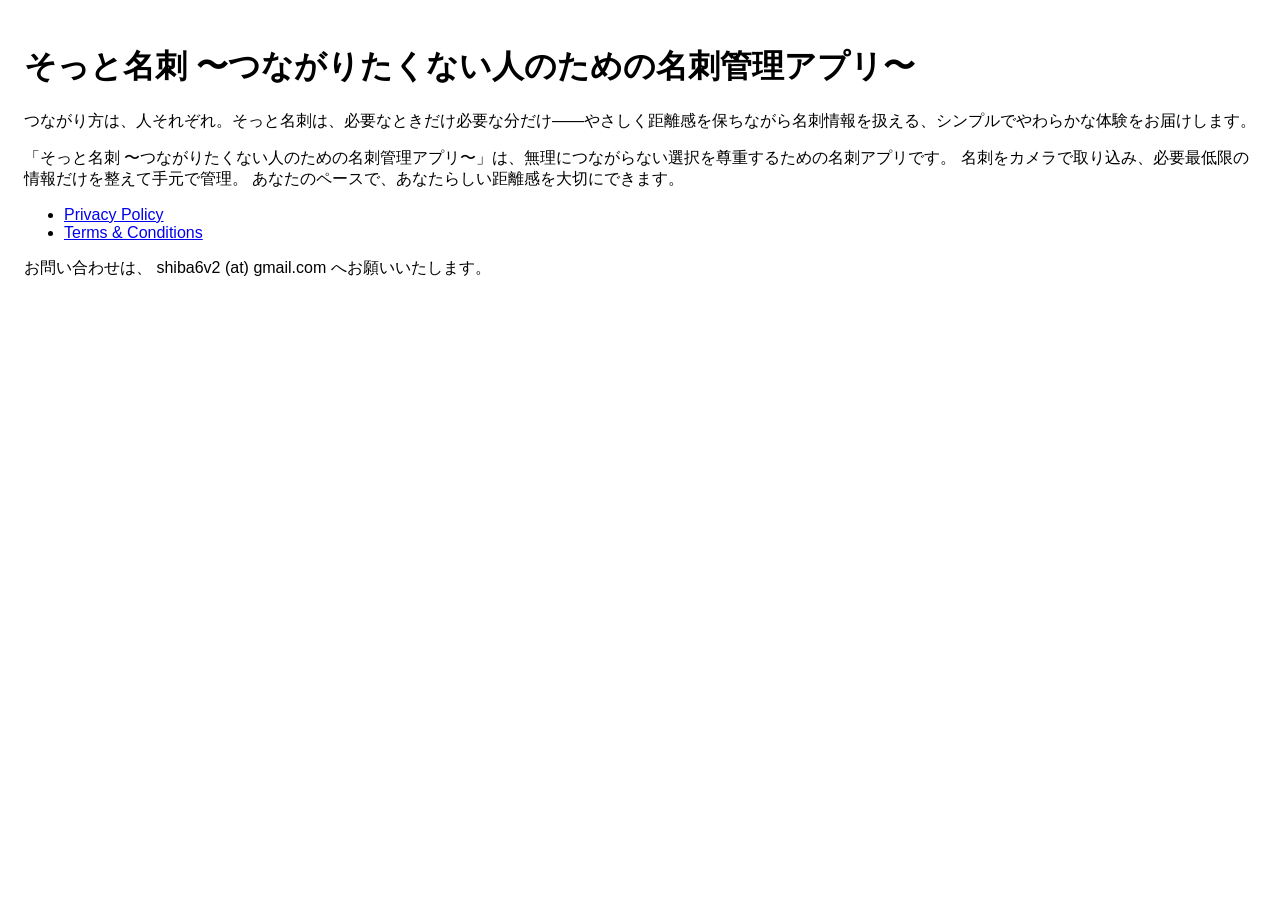
==== index.html @ eef0c30e "add" ====
<!DOCTYPE html>
<html>
  <head>
    <meta charset="utf-8" />
    <meta name="viewport" content="width=device-width" />
    <title>Terms &amp; Conditions</title>
    <style>
      body {
        font-family: "Helvetica Neue", Helvetica, Arial, sans-serif;
        padding: 1em;
      }
    </style>
  </head>
  <body>
    <h1>そっと名刺 〜つながりたくない人のための名刺管理アプリ〜</h1>
    <p>
      つながり方は、人それぞれ。そっと名刺は、必要なときだけ必要な分だけ——やさしく距離感を保ちながら名刺情報を扱える、シンプルでやわらかな体験をお届けします。
    </p>
    <p>
      「そっと名刺
      〜つながりたくない人のための名刺管理アプリ〜」は、無理につながらない選択を尊重するための名刺アプリです。
      名刺をカメラで取り込み、必要最低限の情報だけを整えて手元で管理。
      あなたのペースで、あなたらしい距離感を大切にできます。
    </p>
    </p>
    <nav>
      <ul>
        <li><a href="privacy.html">Privacy Policy</a></li>
        <li><a href="terms.html">Terms & Conditions</a></li>
      </ul>
    </nav>
    <p>お問い合わせは、 shiba6v2 (at) gmail.com へお願いいたします。</p>
  </body>
</html>
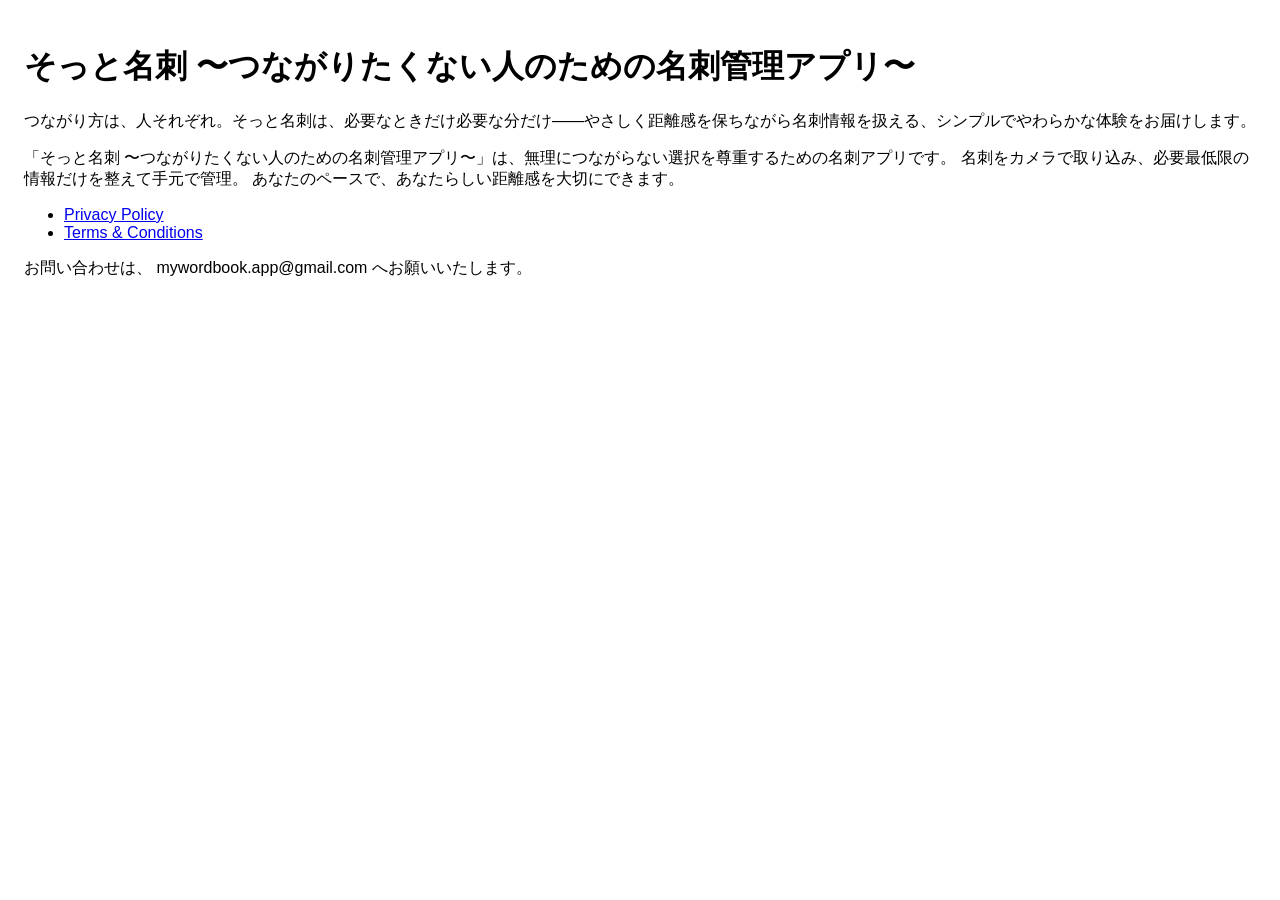
==== commit c116374d: "Use public app contact email on site" ====
--- a/index.html
+++ b/index.html
@@ -29,6 +29,6 @@
         <li><a href="terms.html">Terms & Conditions</a></li>
       </ul>
     </nav>
-    <p>お問い合わせは、 shiba6v2 (at) gmail.com へお願いいたします。</p>
+    <p>お問い合わせは、 mywordbook.app@gmail.com へお願いいたします。</p>
   </body>
 </html>
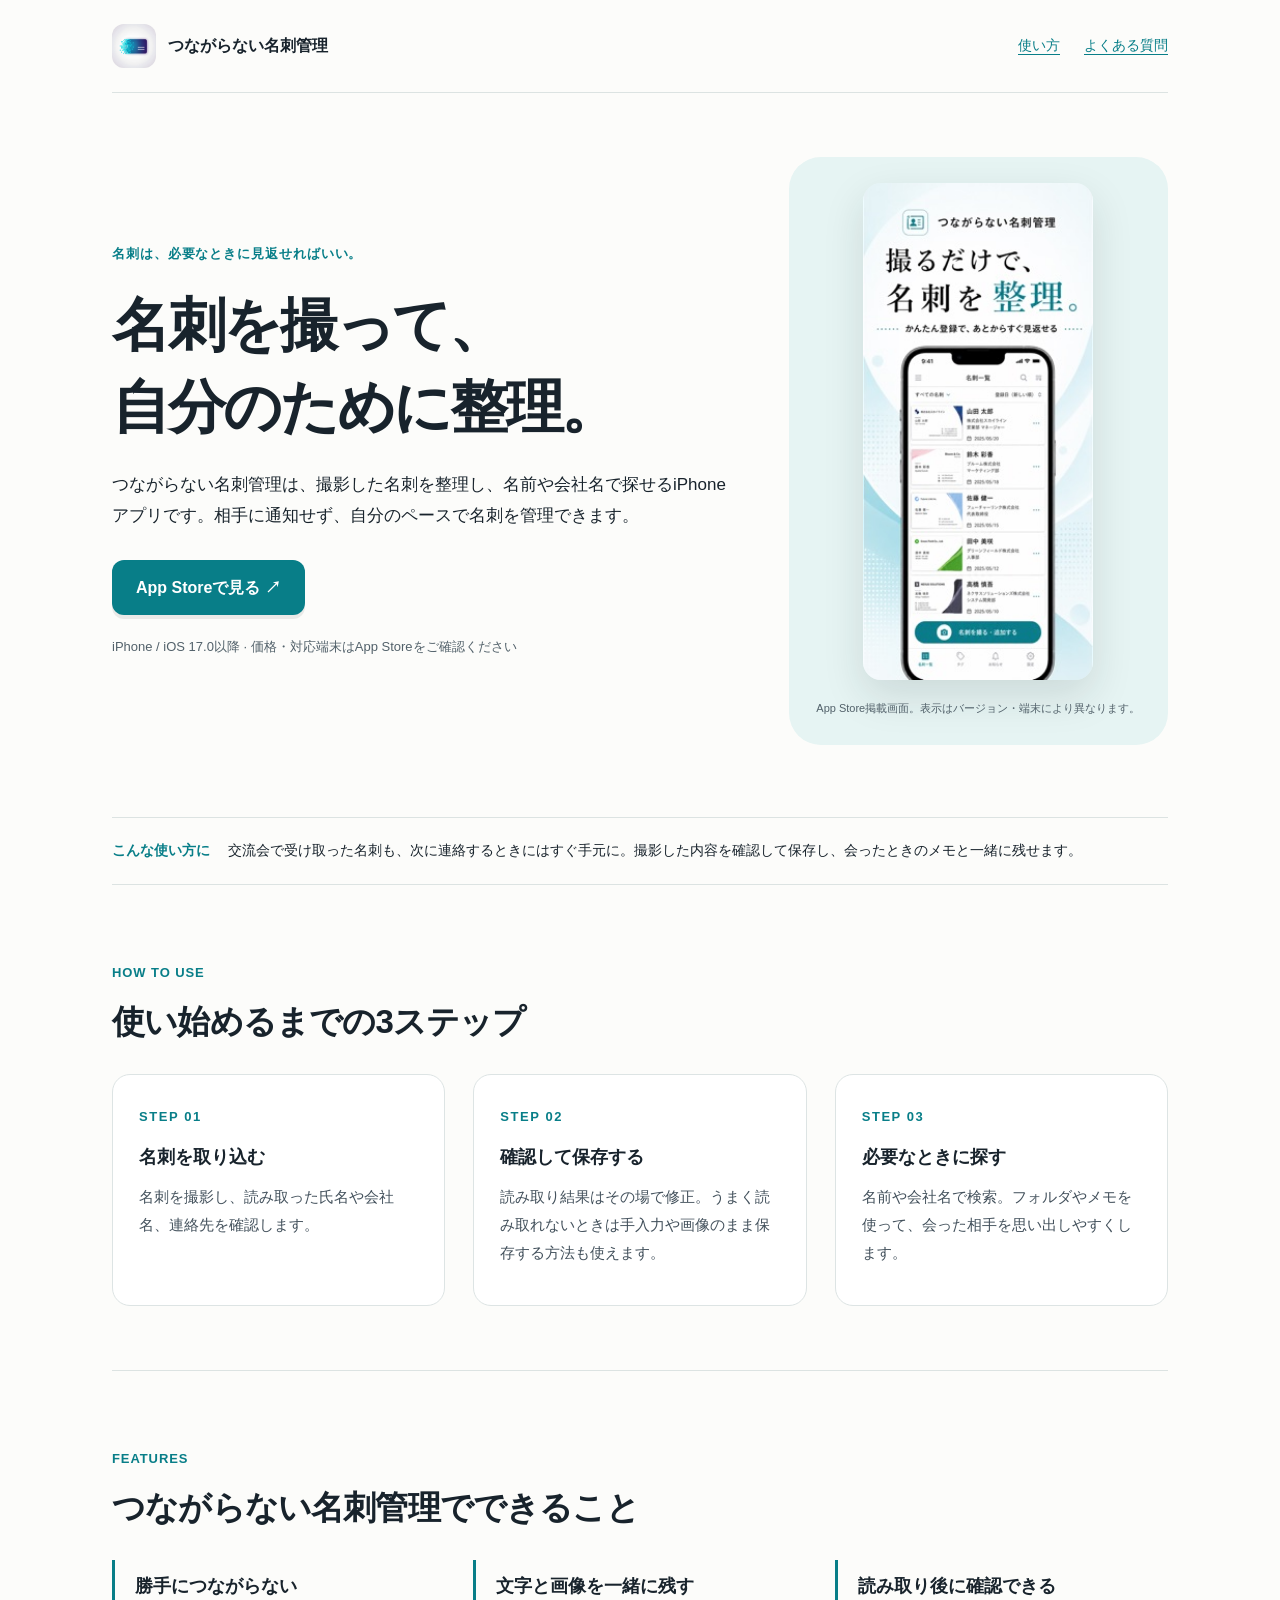
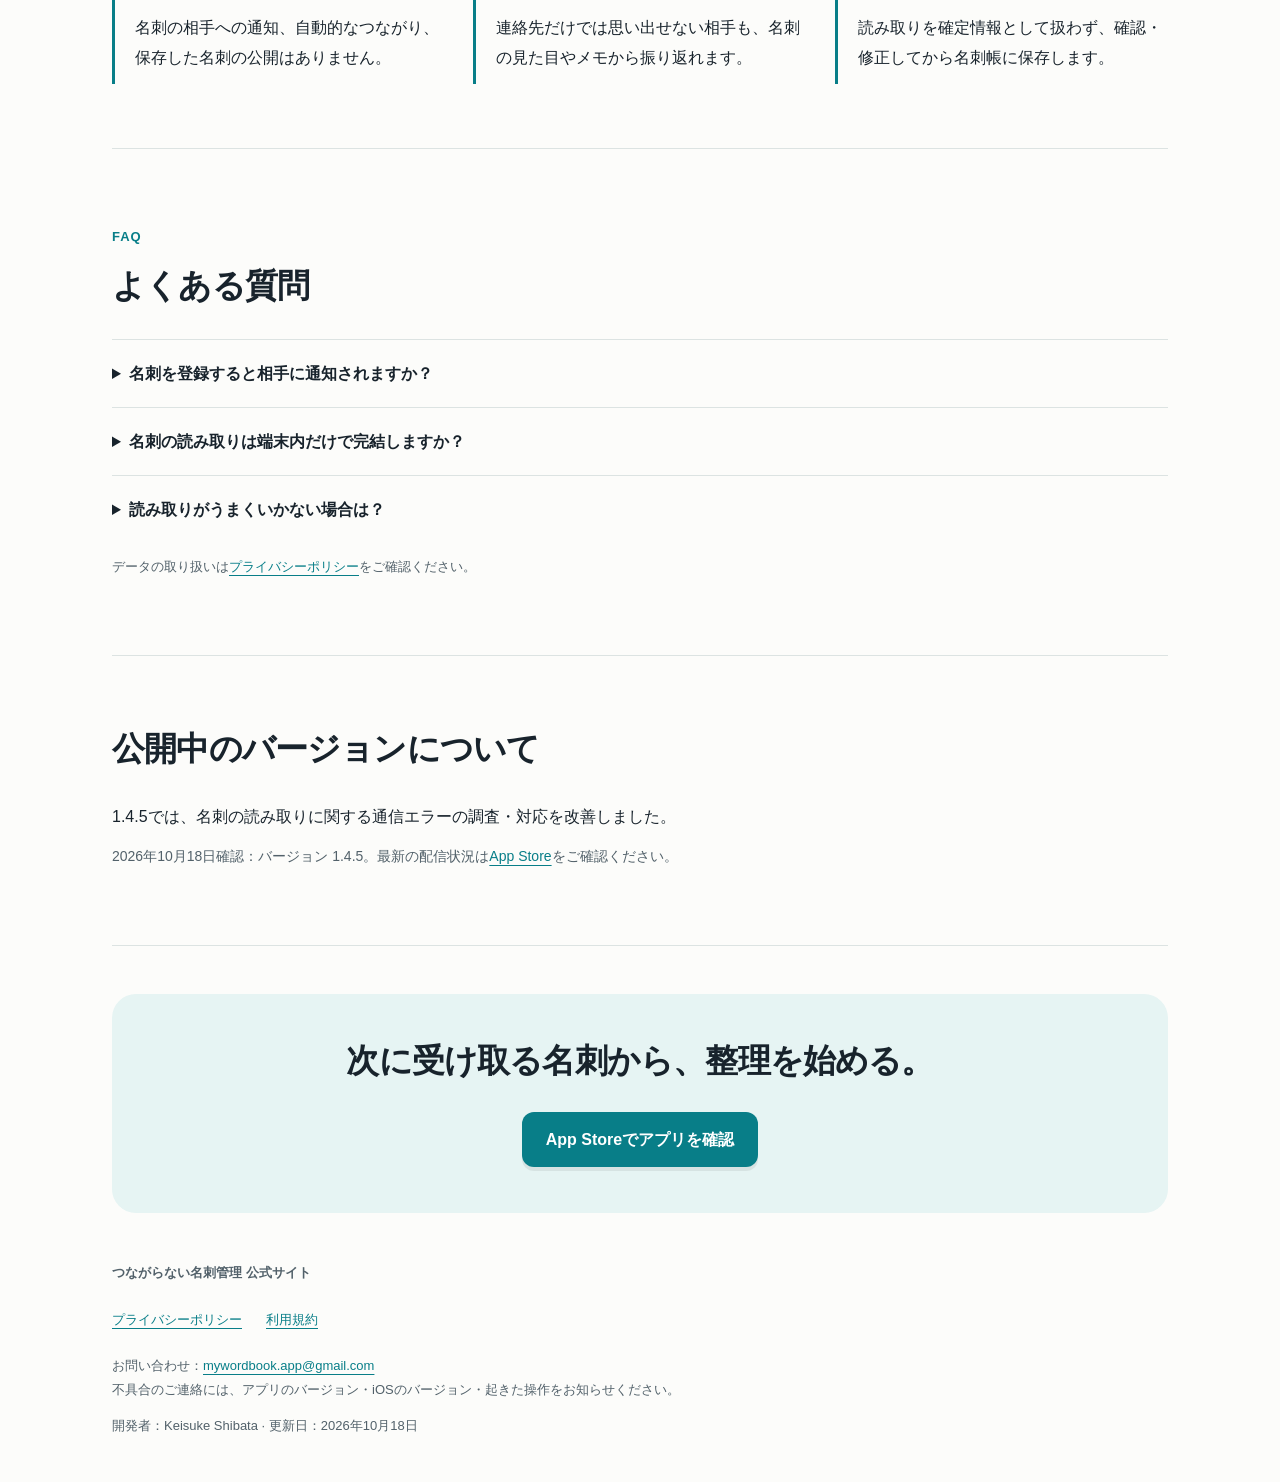
==== commit cfa8fc96: "Improve official app landing page and preserve canonical legal links" ====
--- a/index.html
+++ b/index.html
@@ -1,34 +1,19 @@
-<!DOCTYPE html>
-<html>
-  <head>
-    <meta charset="utf-8" />
-    <meta name="viewport" content="width=device-width" />
-    <title>Terms &amp; Conditions</title>
-    <style>
-      body {
-        font-family: "Helvetica Neue", Helvetica, Arial, sans-serif;
-        padding: 1em;
-      }
-    </style>
-  </head>
-  <body>
-    <h1>そっと名刺 〜つながりたくない人のための名刺管理アプリ〜</h1>
-    <p>
-      つながり方は、人それぞれ。そっと名刺は、必要なときだけ必要な分だけ——やさしく距離感を保ちながら名刺情報を扱える、シンプルでやわらかな体験をお届けします。
-    </p>
-    <p>
-      「そっと名刺
-      〜つながりたくない人のための名刺管理アプリ〜」は、無理につながらない選択を尊重するための名刺アプリです。
-      名刺をカメラで取り込み、必要最低限の情報だけを整えて手元で管理。
-      あなたのペースで、あなたらしい距離感を大切にできます。
-    </p>
-    </p>
-    <nav>
-      <ul>
-        <li><a href="privacy.html">Privacy Policy</a></li>
-        <li><a href="terms.html">Terms & Conditions</a></li>
-      </ul>
-    </nav>
-    <p>お問い合わせは、 mywordbook.app@gmail.com へお願いいたします。</p>
-  </body>
-</html>
+<!doctype html>
+<html lang="ja"><head>
+<meta charset="utf-8"><meta name="viewport" content="width=device-width,initial-scale=1">
+<title>つながらない名刺管理｜名刺を撮影・整理・検索するiPhoneアプリ</title><meta name="description" content="つながらない名刺管理は、撮影した名刺を整理し、名前や会社名で探せるiPhoneアプリです。相手に通知せず、自分のペースで名刺を管理できます。">
+<link rel="canonical" href="https://shiba6v.github.io/meishi-page/"><meta name="theme-color" content="#087e88">
+<meta property="og:type" content="website"><meta property="og:locale" content="ja_JP"><meta property="og:title" content="つながらない名刺管理｜名刺を撮影・整理・検索するiPhoneアプリ"><meta property="og:description" content="つながらない名刺管理は、撮影した名刺を整理し、名前や会社名で探せるiPhoneアプリです。相手に通知せず、自分のペースで名刺を管理できます。"><meta property="og:url" content="https://shiba6v.github.io/meishi-page/"><meta property="og:image" content="https://shiba6v.github.io/meishi-page/assets/icon.png"><meta name="twitter:card" content="summary">
+<meta name="apple-itunes-app" content="app-id=6752800033"><link rel="icon" href="assets/icon.png"><link rel="stylesheet" href="site.css">
+<script type="application/ld+json">{"@context": "https://schema.org", "@type": "SoftwareApplication", "name": "つながらない名刺管理", "description": "つながらない名刺管理は、撮影した名刺を整理し、名前や会社名で探せるiPhoneアプリです。相手に通知せず、自分のペースで名刺を管理できます。", "url": "https://shiba6v.github.io/meishi-page/", "downloadUrl": "https://apps.apple.com/jp/app/id6752800033", "operatingSystem": "iOS 17.0以降", "softwareVersion": "1.4.5", "image": "https://shiba6v.github.io/meishi-page/assets/preview.png", "inLanguage": "ja", "author": {"@type": "Person", "name": "Keisuke Shibata"}}</script>
+</head><body style="--accent:#087e88;--tint:#e6f4f3">
+<a href="#main" class="skip">本文へ進む</a><div class="wrap">
+<header class="top"><a class="brand" href="https://shiba6v.github.io/meishi-page/"><img src="assets/icon.png" width="44" height="44" alt="">つながらない名刺管理</a><nav class="nav" aria-label="メイン"><a href="#how">使い方</a><a href="#faq">よくある質問</a></nav></header>
+<main id="main"><div class="hero"><div><p class="eyebrow">名刺は、必要なときに見返せればいい。</p><h1>名刺を撮って、<br>自分のために整理。</h1><p class="intro">つながらない名刺管理は、撮影した名刺を整理し、名前や会社名で探せるiPhoneアプリです。相手に通知せず、自分のペースで名刺を管理できます。</p><a class="button" href="https://apps.apple.com/jp/app/id6752800033">App Storeで見る <span aria-hidden="true">&nbsp;↗</span></a><p class="subtle">iPhone / iOS 17.0以降 · 価格・対応端末はApp Storeをご確認ください</p></div><div class="hero-art"><figure><img src="assets/preview.png" width="222" height="480" fetchpriority="high" alt="つながらない名刺管理のApp Store掲載画面" style="height:auto"><figcaption>App Store掲載画面。表示はバージョン・端末により異なります。</figcaption></figure></div></div>
+<div class="band"><b>こんな使い方に</b><span>交流会で受け取った名刺も、次に連絡するときにはすぐ手元に。撮影した内容を確認して保存し、会ったときのメモと一緒に残せます。</span></div>
+<section id="how"><p class="eyebrow">HOW TO USE</p><h2>使い始めるまでの3ステップ</h2><div class="grid"><article class="card"><span class="number">STEP 01</span><h3>名刺を取り込む</h3><p>名刺を撮影し、読み取った氏名や会社名、連絡先を確認します。</p></article><article class="card"><span class="number">STEP 02</span><h3>確認して保存する</h3><p>読み取り結果はその場で修正。うまく読み取れないときは手入力や画像のまま保存する方法も使えます。</p></article><article class="card"><span class="number">STEP 03</span><h3>必要なときに探す</h3><p>名前や会社名で検索。フォルダやメモを使って、会った相手を思い出しやすくします。</p></article></div></section>
+<section><p class="eyebrow">FEATURES</p><h2>つながらない名刺管理でできること</h2><div class="grid features"><article><h3>勝手につながらない</h3><p>名刺の相手への通知、自動的なつながり、保存した名刺の公開はありません。</p></article><article><h3>文字と画像を一緒に残す</h3><p>連絡先だけでは思い出せない相手も、名刺の見た目やメモから振り返れます。</p></article><article><h3>読み取り後に確認できる</h3><p>読み取りを確定情報として扱わず、確認・修正してから名刺帳に保存します。</p></article></div></section>
+<section id="faq"><p class="eyebrow">FAQ</p><h2>よくある質問</h2><details><summary>名刺を登録すると相手に通知されますか？</summary><p>相手に通知する機能や、人脈SNSとして自動的につながる機能はありません。</p></details><details><summary>名刺の読み取りは端末内だけで完結しますか？</summary><p>自動抽出では、読み取った文字列とメールアドレス周辺の画像を、開発者の解析用サーバー経由でOpenAI APIへ送信します。保存した名刺帳をサーバーへ同期する機能はありません。詳しくはプライバシーポリシーをご確認ください。</p></details><details><summary>読み取りがうまくいかない場合は？</summary><p>文字や連絡先を確認・修正してください。自動抽出が使えない場合も、手入力や画像のまま保存する方法があります。</p></details><p class="subtle">データの取り扱いは<a href="privacy.html">プライバシーポリシー</a>をご確認ください。</p></section>
+<section><h2>公開中のバージョンについて</h2><p>1.4.5では、名刺の読み取りに関する通信エラーの調査・対応を改善しました。</p><p class="release">2026年10月18日確認：バージョン 1.4.5。最新の配信状況は<a href="https://apps.apple.com/jp/app/id6752800033">App Store</a>をご確認ください。</p></section>
+<div class="end"><h2>次に受け取る名刺から、整理を始める。</h2><a class="button" href="https://apps.apple.com/jp/app/id6752800033">App Storeでアプリを確認</a></div></main>
+<footer><strong>つながらない名刺管理 公式サイト</strong><nav aria-label="サポート・規約"><a href="privacy.html">プライバシーポリシー</a><a href="terms.html">利用規約</a></nav><p>お問い合わせ：<a href="mailto:mywordbook.app@gmail.com">mywordbook.app@gmail.com</a><br>不具合のご連絡には、アプリのバージョン・iOSのバージョン・起きた操作をお知らせください。</p><p>開発者：Keisuke Shibata · 更新日：2026年10月18日</p></footer></div></body></html>
--- a/site.css
+++ b/site.css
@@ -0,0 +1 @@
+*{box-sizing:border-box}html{scroll-behavior:smooth;scroll-padding-top:24px}body{margin:0;background:#fcfcfa;color:#18232c;font:16px/1.85 -apple-system,BlinkMacSystemFont,"Hiragino Kaku Gothic ProN","Noto Sans JP",sans-serif}a{color:var(--accent);text-underline-offset:4px}a:focus-visible,summary:focus-visible{outline:3px solid var(--accent);outline-offset:5px}.wrap{max-width:1120px;margin:auto;padding:0 32px}.skip{position:absolute;top:-90px;left:12px;background:white;z-index:5}.skip:focus{top:12px}.top{display:flex;align-items:center;justify-content:space-between;gap:24px;padding:24px 0;border-bottom:1px solid #dce3e2}.brand{display:flex;gap:12px;align-items:center;color:inherit;text-decoration:none;font-weight:750;line-height:1.5}.brand img{border-radius:12px;width:44px;height:44px}.nav{display:flex;gap:24px;flex-shrink:0;font-size:14px}.hero{display:grid;grid-template-columns:1.3fr .8fr;gap:60px;align-items:center;padding:64px 0 72px}.eyebrow{font-size:13px;font-weight:750;color:var(--accent);letter-spacing:.07em}.hero h1{font-size:clamp(34px,4.8vw,58px);letter-spacing:-.04em;line-height:1.4;margin:18px 0 22px}.intro{font-size:17px;max-width:650px}.button{display:inline-flex;align-items:center;justify-content:center;padding:13px 24px;border-radius:12px;background:var(--accent);color:white;text-decoration:none;font-weight:700;margin:16px 0 8px;box-shadow:0 4px 0 #00000012}.button:hover{filter:brightness(.9)}.subtle{font-size:13px;color:#52616a}.hero-art{background:var(--tint);padding:26px;border-radius:32px;position:relative;text-align:center}.hero-art img{display:block;width:100%;max-width:230px;height:auto;margin:auto;border-radius:18px;box-shadow:0 16px 40px #17242a20}.hero-art figcaption{font-size:11px;color:#52616a;margin:18px 0 0}.hero-art figure{margin:0}.band{border-top:1px solid #dce3e2;border-bottom:1px solid #dce3e2;display:flex;gap:18px;align-items:baseline;padding:20px 0;font-size:14px}.band b{color:var(--accent);white-space:nowrap}section{padding:64px 0;border-bottom:1px solid #dce3e2}h2{font-size:clamp(24px,3vw,33px);line-height:1.5;margin:4px 0 28px;letter-spacing:-.025em}.lead{max-width:780px;font-size:18px}.grid{display:grid;grid-template-columns:repeat(3,1fr);gap:28px}.card{padding:26px;background:white;border:1px solid #dde4e4;border-radius:18px}.number{color:var(--accent);font-size:13px;font-weight:700;letter-spacing:.12em}h3{font-size:18px;line-height:1.6;margin:12px 0}p{margin:12px 0}.card p{font-size:15px;color:#43515c}.features article{padding:0 0 0 20px;border-left:3px solid var(--accent)}details{padding:20px 0;border-top:1px solid #dce3e2}details:last-child{border-bottom:1px solid #dce3e2}summary{cursor:pointer;font-weight:700;line-height:1.7}details p{max-width:850px;color:#43515c}.end{background:var(--tint);border-radius:24px;padding:38px;margin:48px 0;text-align:center}.end h2{margin-bottom:10px}footer{padding:0 0 32px;font-size:13px;color:#52616a}footer nav{display:flex;gap:12px 24px;flex-wrap:wrap;margin:22px 0}footer p{overflow-wrap:anywhere}.release{font-size:14px;color:#52616a}.related{display:flex;gap:12px;flex-wrap:wrap}.related a{font-size:14px} @media(max-width:720px){.wrap{padding:0 22px}.top{gap:14px;align-items:flex-start}.brand{font-size:13px}.brand img{width:36px;height:36px}.nav{gap:14px;font-size:12px}.nav a:first-child{display:none}.hero{grid-template-columns:1fr;padding:36px 0;gap:30px}.hero h1{font-size:38px}.hero-art{padding:24px}.hero-art img{max-width:216px}.grid{grid-template-columns:1fr;gap:18px}section{padding:40px 0}.band{display:block}.band b{display:block}.end{padding:28px 18px}.intro{font-size:16px}}@media(prefers-reduced-motion:reduce){html{scroll-behavior:auto}}
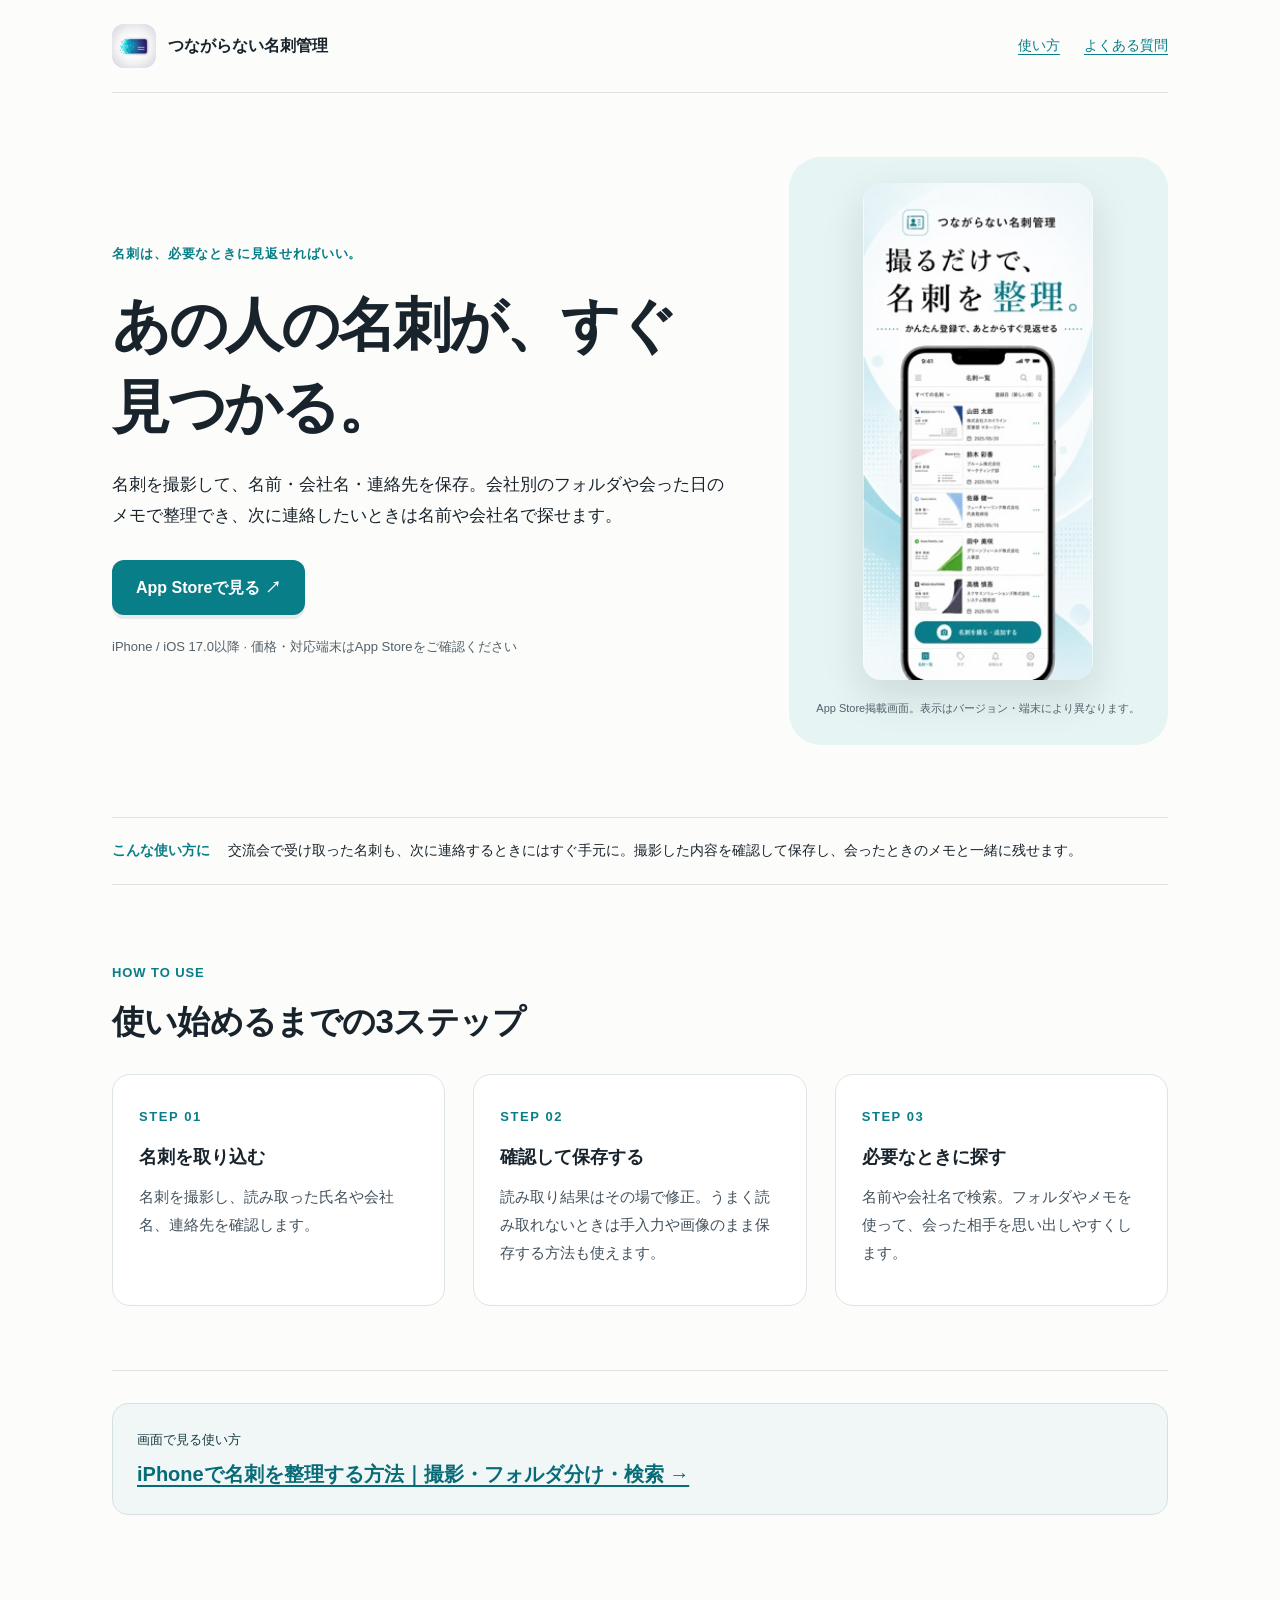
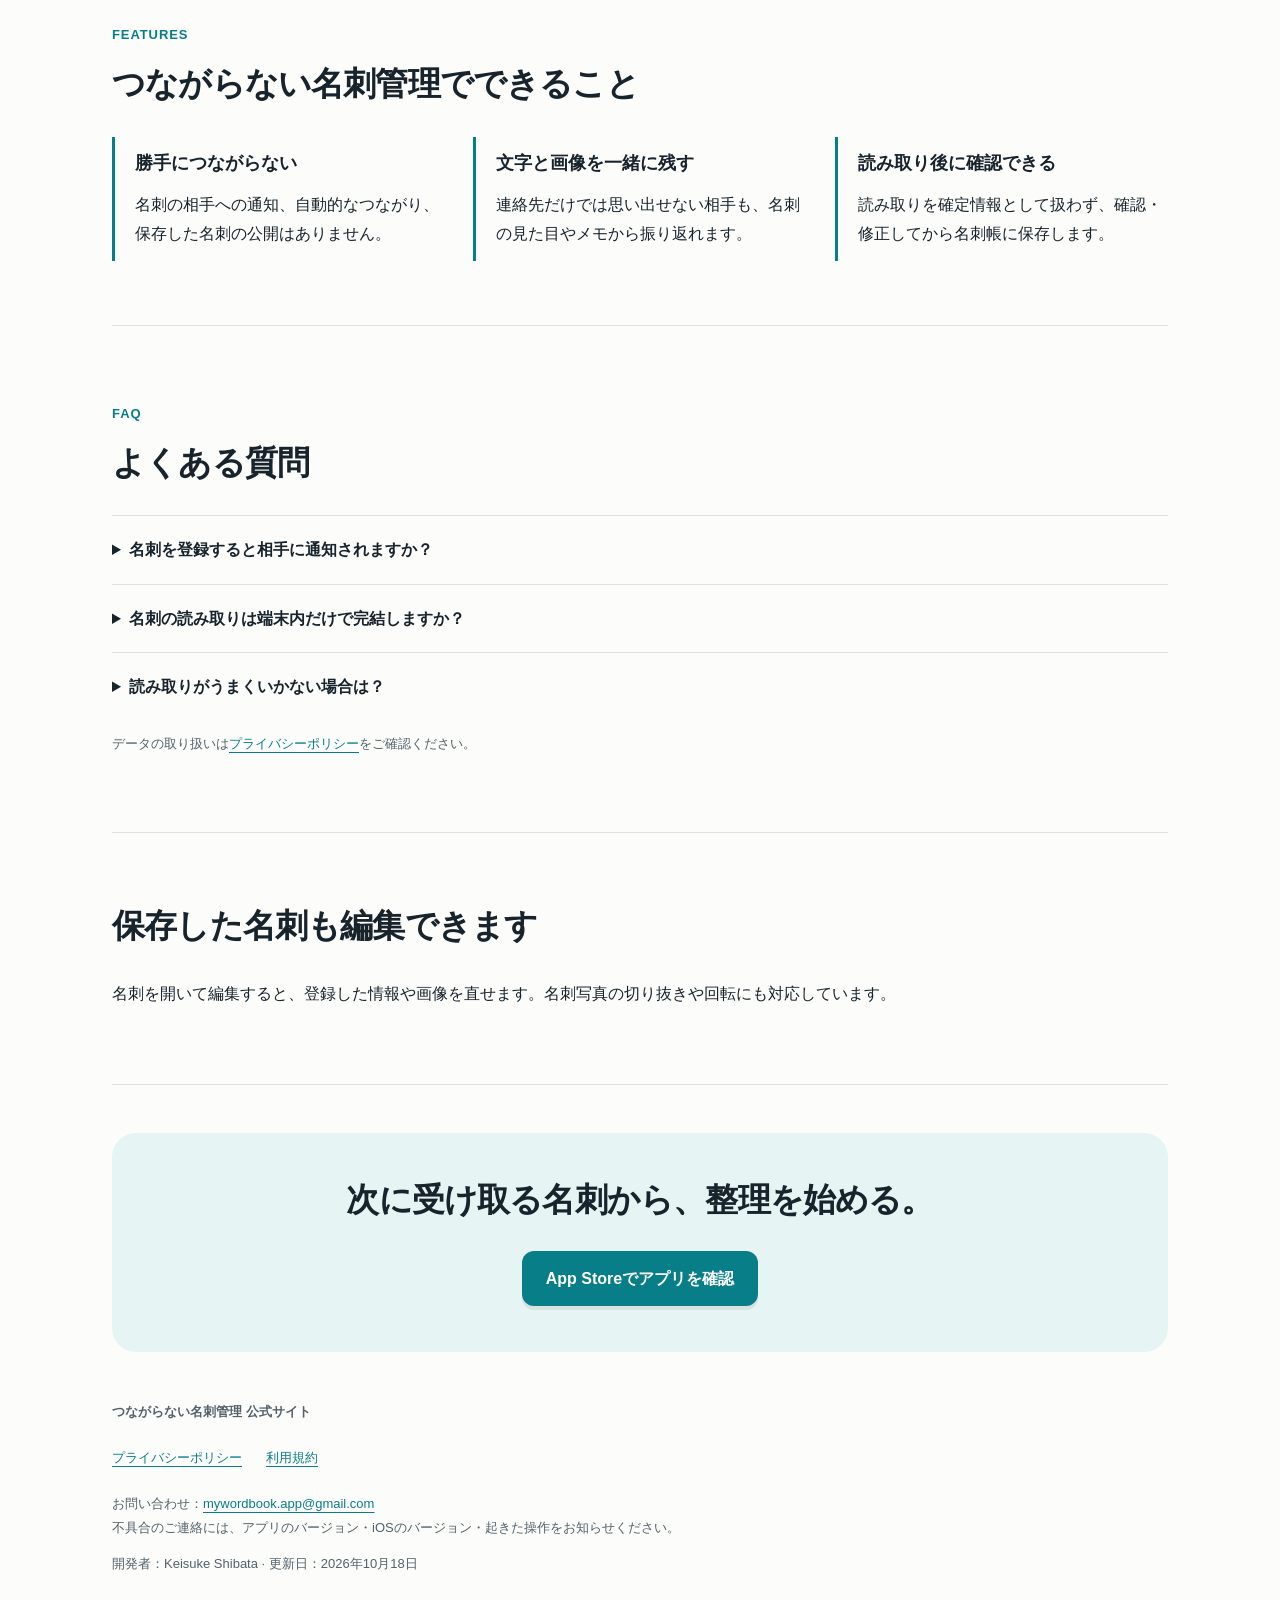
==== commit f0816b22: "Publish Japanese usage guide with simulator screenshots and refresh landing copy" ====
--- a/index.html
+++ b/index.html
@@ -1,19 +1,20 @@
 <!doctype html>
 <html lang="ja"><head>
+<script defer src="/meishi-page/site-analytics.js" data-measurement-id="G-30XWH1BF6F" data-app="meishi" data-site-root="/meishi-page/"></script>
 <meta charset="utf-8"><meta name="viewport" content="width=device-width,initial-scale=1">
-<title>つながらない名刺管理｜名刺を撮影・整理・検索するiPhoneアプリ</title><meta name="description" content="つながらない名刺管理は、撮影した名刺を整理し、名前や会社名で探せるiPhoneアプリです。相手に通知せず、自分のペースで名刺を管理できます。">
+<title>名刺管理アプリ｜撮影・整理・検索ができるiPhone名刺帳</title><meta name="description" content="つながらない名刺管理は、撮影した名刺を名前や会社名で探せるiPhoneアプリです。フォルダとメモで整理し、読み取った内容や名刺写真も編集できます。">
 <link rel="canonical" href="https://shiba6v.github.io/meishi-page/"><meta name="theme-color" content="#087e88">
-<meta property="og:type" content="website"><meta property="og:locale" content="ja_JP"><meta property="og:title" content="つながらない名刺管理｜名刺を撮影・整理・検索するiPhoneアプリ"><meta property="og:description" content="つながらない名刺管理は、撮影した名刺を整理し、名前や会社名で探せるiPhoneアプリです。相手に通知せず、自分のペースで名刺を管理できます。"><meta property="og:url" content="https://shiba6v.github.io/meishi-page/"><meta property="og:image" content="https://shiba6v.github.io/meishi-page/assets/icon.png"><meta name="twitter:card" content="summary">
+<meta property="og:type" content="website"><meta property="og:locale" content="ja_JP"><meta property="og:title" content="名刺管理アプリ｜撮影・整理・検索ができるiPhone名刺帳"><meta property="og:description" content="つながらない名刺管理は、撮影した名刺を名前や会社名で探せるiPhoneアプリです。フォルダとメモで整理し、読み取った内容や名刺写真も編集できます。"><meta property="og:url" content="https://shiba6v.github.io/meishi-page/"><meta property="og:image" content="https://shiba6v.github.io/meishi-page/assets/icon.png"><meta name="twitter:card" content="summary">
 <meta name="apple-itunes-app" content="app-id=6752800033"><link rel="icon" href="assets/icon.png"><link rel="stylesheet" href="site.css">
-<script type="application/ld+json">{"@context": "https://schema.org", "@type": "SoftwareApplication", "name": "つながらない名刺管理", "description": "つながらない名刺管理は、撮影した名刺を整理し、名前や会社名で探せるiPhoneアプリです。相手に通知せず、自分のペースで名刺を管理できます。", "url": "https://shiba6v.github.io/meishi-page/", "downloadUrl": "https://apps.apple.com/jp/app/id6752800033", "operatingSystem": "iOS 17.0以降", "softwareVersion": "1.4.5", "image": "https://shiba6v.github.io/meishi-page/assets/preview.png", "inLanguage": "ja", "author": {"@type": "Person", "name": "Keisuke Shibata"}}</script>
-</head><body style="--accent:#087e88;--tint:#e6f4f3">
+<script type="application/ld+json">{"@context": "https://schema.org", "@type": "SoftwareApplication", "name": "つながらない名刺管理", "description": "つながらない名刺管理は、撮影した名刺を名前や会社名で探せるiPhoneアプリです。フォルダとメモで整理し、読み取った内容や名刺写真も編集できます。", "url": "https://shiba6v.github.io/meishi-page/", "downloadUrl": "https://apps.apple.com/jp/app/id6752800033", "operatingSystem": "iOS 17.0以降", "softwareVersion": "1.5.0", "image": "https://shiba6v.github.io/meishi-page/assets/preview.png", "inLanguage": "ja", "author": {"@type": "Person", "name": "Keisuke Shibata"}}</script>
+<style id="web-guide-link-style">.web-guide-link{box-sizing:border-box;max-width:1080px;margin:32px auto;padding:24px;border:1px solid #d4e1e2;border-radius:16px;background:#f1f7f7;color:#173b41}.web-guide-link p{font-size:13px;margin:0 0 6px}.web-guide-link a{font-size:20px;font-weight:700;line-height:1.6;color:#086b78;text-decoration:underline;text-underline-offset:4px}@media(max-width:700px){.web-guide-link{margin:24px 18px;padding:20px}}</style></head><body style="--accent:#087e88;--tint:#e6f4f3">
 <a href="#main" class="skip">本文へ進む</a><div class="wrap">
 <header class="top"><a class="brand" href="https://shiba6v.github.io/meishi-page/"><img src="assets/icon.png" width="44" height="44" alt="">つながらない名刺管理</a><nav class="nav" aria-label="メイン"><a href="#how">使い方</a><a href="#faq">よくある質問</a></nav></header>
-<main id="main"><div class="hero"><div><p class="eyebrow">名刺は、必要なときに見返せればいい。</p><h1>名刺を撮って、<br>自分のために整理。</h1><p class="intro">つながらない名刺管理は、撮影した名刺を整理し、名前や会社名で探せるiPhoneアプリです。相手に通知せず、自分のペースで名刺を管理できます。</p><a class="button" href="https://apps.apple.com/jp/app/id6752800033">App Storeで見る <span aria-hidden="true">&nbsp;↗</span></a><p class="subtle">iPhone / iOS 17.0以降 · 価格・対応端末はApp Storeをご確認ください</p></div><div class="hero-art"><figure><img src="assets/preview.png" width="222" height="480" fetchpriority="high" alt="つながらない名刺管理のApp Store掲載画面" style="height:auto"><figcaption>App Store掲載画面。表示はバージョン・端末により異なります。</figcaption></figure></div></div>
+<main id="main"><div class="hero"><div><p class="eyebrow">名刺は、必要なときに見返せればいい。</p><h1>あの人の名刺が、すぐ見つかる。</h1><p class="intro">名刺を撮影して、名前・会社名・連絡先を保存。会社別のフォルダや会った日のメモで整理でき、次に連絡したいときは名前や会社名で探せます。</p><a class="button" href="https://apps.apple.com/jp/app/id6752800033">App Storeで見る <span aria-hidden="true">&nbsp;↗</span></a><p class="subtle">iPhone / iOS 17.0以降 · 価格・対応端末はApp Storeをご確認ください</p></div><div class="hero-art"><figure><img src="assets/preview.png" width="222" height="480" fetchpriority="high" alt="つながらない名刺管理のApp Store掲載画面" style="height:auto"><figcaption>App Store掲載画面。表示はバージョン・端末により異なります。</figcaption></figure></div></div>
 <div class="band"><b>こんな使い方に</b><span>交流会で受け取った名刺も、次に連絡するときにはすぐ手元に。撮影した内容を確認して保存し、会ったときのメモと一緒に残せます。</span></div>
-<section id="how"><p class="eyebrow">HOW TO USE</p><h2>使い始めるまでの3ステップ</h2><div class="grid"><article class="card"><span class="number">STEP 01</span><h3>名刺を取り込む</h3><p>名刺を撮影し、読み取った氏名や会社名、連絡先を確認します。</p></article><article class="card"><span class="number">STEP 02</span><h3>確認して保存する</h3><p>読み取り結果はその場で修正。うまく読み取れないときは手入力や画像のまま保存する方法も使えます。</p></article><article class="card"><span class="number">STEP 03</span><h3>必要なときに探す</h3><p>名前や会社名で検索。フォルダやメモを使って、会った相手を思い出しやすくします。</p></article></div></section>
+<section id="how"><p class="eyebrow">HOW TO USE</p><h2>使い始めるまでの3ステップ</h2><div class="grid"><article class="card"><span class="number">STEP 01</span><h3>名刺を取り込む</h3><p>名刺を撮影し、読み取った氏名や会社名、連絡先を確認します。</p></article><article class="card"><span class="number">STEP 02</span><h3>確認して保存する</h3><p>読み取り結果はその場で修正。うまく読み取れないときは手入力や画像のまま保存する方法も使えます。</p></article><article class="card"><span class="number">STEP 03</span><h3>必要なときに探す</h3><p>名前や会社名で検索。フォルダやメモを使って、会った相手を思い出しやすくします。</p></article></div></section><section class="web-guide-link" aria-label="使い方の記事"><p>画面で見る使い方</p><a href="/meishi-page/guides/organize-business-cards/">iPhoneで名刺を整理する方法｜撮影・フォルダ分け・検索 →</a></section>
 <section><p class="eyebrow">FEATURES</p><h2>つながらない名刺管理でできること</h2><div class="grid features"><article><h3>勝手につながらない</h3><p>名刺の相手への通知、自動的なつながり、保存した名刺の公開はありません。</p></article><article><h3>文字と画像を一緒に残す</h3><p>連絡先だけでは思い出せない相手も、名刺の見た目やメモから振り返れます。</p></article><article><h3>読み取り後に確認できる</h3><p>読み取りを確定情報として扱わず、確認・修正してから名刺帳に保存します。</p></article></div></section>
 <section id="faq"><p class="eyebrow">FAQ</p><h2>よくある質問</h2><details><summary>名刺を登録すると相手に通知されますか？</summary><p>相手に通知する機能や、人脈SNSとして自動的につながる機能はありません。</p></details><details><summary>名刺の読み取りは端末内だけで完結しますか？</summary><p>自動抽出では、読み取った文字列とメールアドレス周辺の画像を、開発者の解析用サーバー経由でOpenAI APIへ送信します。保存した名刺帳をサーバーへ同期する機能はありません。詳しくはプライバシーポリシーをご確認ください。</p></details><details><summary>読み取りがうまくいかない場合は？</summary><p>文字や連絡先を確認・修正してください。自動抽出が使えない場合も、手入力や画像のまま保存する方法があります。</p></details><p class="subtle">データの取り扱いは<a href="privacy.html">プライバシーポリシー</a>をご確認ください。</p></section>
-<section><h2>公開中のバージョンについて</h2><p>1.4.5では、名刺の読み取りに関する通信エラーの調査・対応を改善しました。</p><p class="release">2026年10月18日確認：バージョン 1.4.5。最新の配信状況は<a href="https://apps.apple.com/jp/app/id6752800033">App Store</a>をご確認ください。</p></section>
+<section><h2>保存した名刺も編集できます</h2><p>名刺を開いて編集すると、登録した情報や画像を直せます。名刺写真の切り抜きや回転にも対応しています。</p></section>
 <div class="end"><h2>次に受け取る名刺から、整理を始める。</h2><a class="button" href="https://apps.apple.com/jp/app/id6752800033">App Storeでアプリを確認</a></div></main>
 <footer><strong>つながらない名刺管理 公式サイト</strong><nav aria-label="サポート・規約"><a href="privacy.html">プライバシーポリシー</a><a href="terms.html">利用規約</a></nav><p>お問い合わせ：<a href="mailto:mywordbook.app@gmail.com">mywordbook.app@gmail.com</a><br>不具合のご連絡には、アプリのバージョン・iOSのバージョン・起きた操作をお知らせください。</p><p>開発者：Keisuke Shibata · 更新日：2026年10月18日</p></footer></div></body></html>
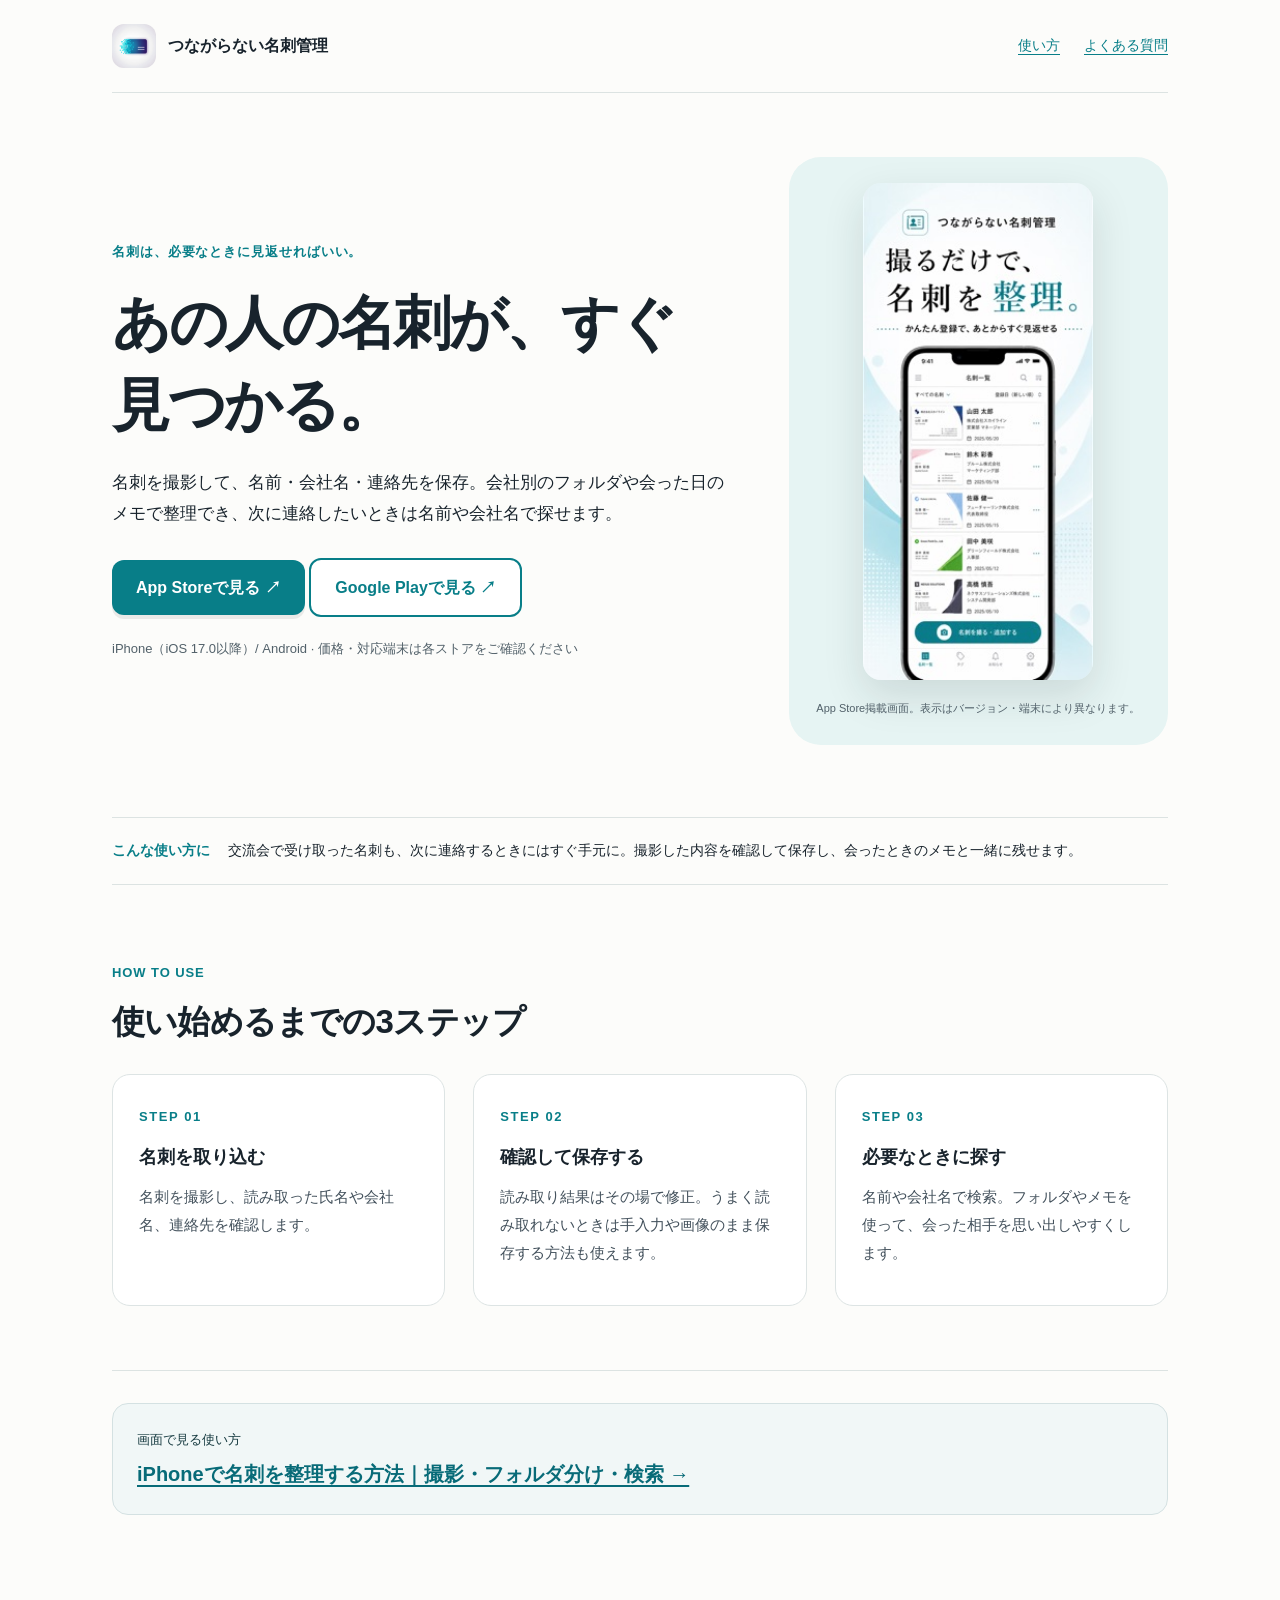
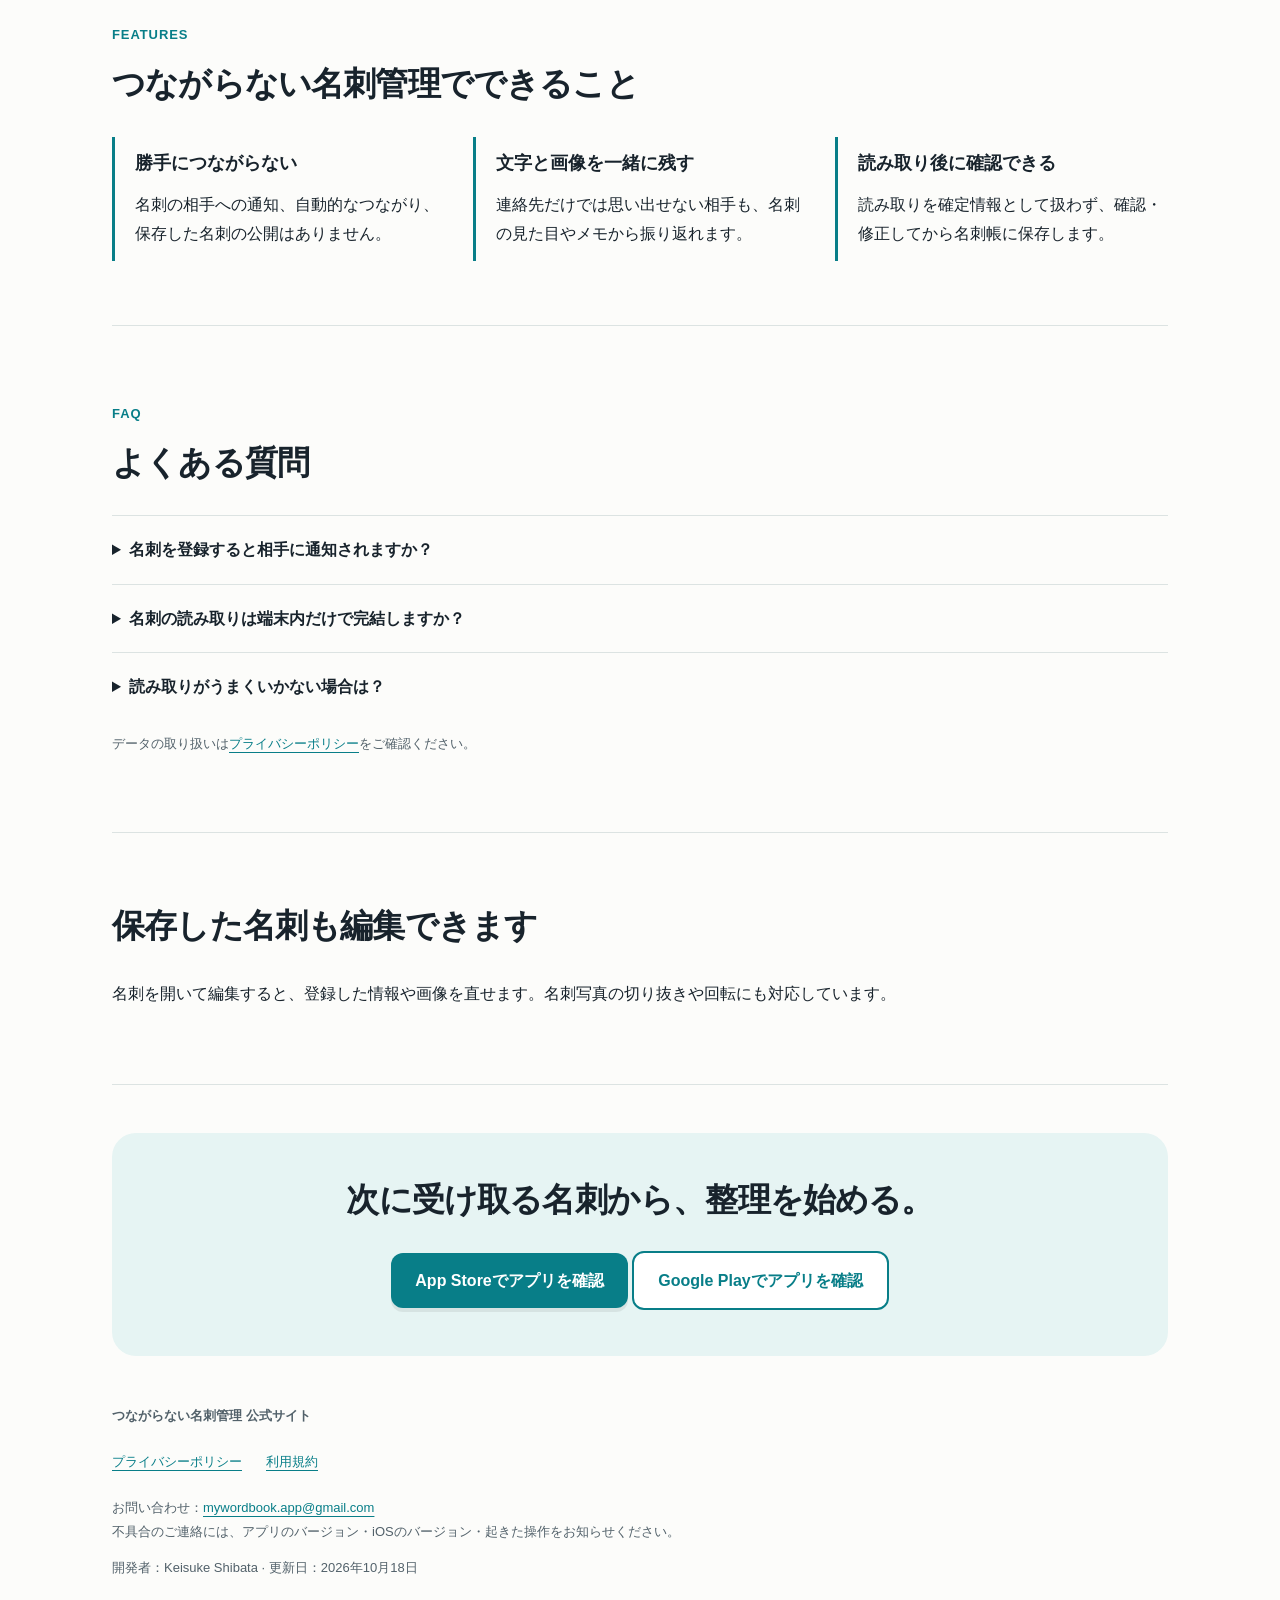
==== commit 98d30719: "Link the Google Play listing next to the App Store buttons Co-Authored-By: Claude Opus 5.5 <noreply@" ====
--- a/index.html
+++ b/index.html
@@ -5,16 +5,16 @@
 <title>名刺管理アプリ｜撮影・整理・検索ができるiPhone名刺帳</title><meta name="description" content="つながらない名刺管理は、撮影した名刺を名前や会社名で探せるiPhoneアプリです。フォルダとメモで整理し、読み取った内容や名刺写真も編集できます。">
 <link rel="canonical" href="https://shiba6v.github.io/meishi-page/"><meta name="theme-color" content="#087e88">
 <meta property="og:type" content="website"><meta property="og:locale" content="ja_JP"><meta property="og:title" content="名刺管理アプリ｜撮影・整理・検索ができるiPhone名刺帳"><meta property="og:description" content="つながらない名刺管理は、撮影した名刺を名前や会社名で探せるiPhoneアプリです。フォルダとメモで整理し、読み取った内容や名刺写真も編集できます。"><meta property="og:url" content="https://shiba6v.github.io/meishi-page/"><meta property="og:image" content="https://shiba6v.github.io/meishi-page/assets/icon.png"><meta name="twitter:card" content="summary">
-<meta name="apple-itunes-app" content="app-id=6752800033"><link rel="icon" href="assets/icon.png"><link rel="stylesheet" href="site.css">
-<script type="application/ld+json">{"@context": "https://schema.org", "@type": "SoftwareApplication", "name": "つながらない名刺管理", "description": "つながらない名刺管理は、撮影した名刺を名前や会社名で探せるiPhoneアプリです。フォルダとメモで整理し、読み取った内容や名刺写真も編集できます。", "url": "https://shiba6v.github.io/meishi-page/", "downloadUrl": "https://apps.apple.com/jp/app/id6752800033", "operatingSystem": "iOS 17.0以降", "softwareVersion": "1.5.0", "image": "https://shiba6v.github.io/meishi-page/assets/preview.png", "inLanguage": "ja", "author": {"@type": "Person", "name": "Keisuke Shibata"}}</script>
+<meta name="apple-itunes-app" content="app-id=6752800033"><link rel="icon" href="assets/icon.png"><link rel="stylesheet" href="site.css?v=20261125">
+<script type="application/ld+json">{"@context": "https://schema.org", "@type": "SoftwareApplication", "name": "つながらない名刺管理", "description": "つながらない名刺管理は、撮影した名刺を名前や会社名で探せるiPhoneアプリです。フォルダとメモで整理し、読み取った内容や名刺写真も編集できます。", "url": "https://shiba6v.github.io/meishi-page/", "downloadUrl": "https://apps.apple.com/jp/app/id6752800033", "operatingSystem": "iOS 17.0以降、Android", "softwareVersion": "1.5.0", "image": "https://shiba6v.github.io/meishi-page/assets/preview.png", "inLanguage": "ja", "author": {"@type": "Person", "name": "Keisuke Shibata"}}</script>
 <style id="web-guide-link-style">.web-guide-link{box-sizing:border-box;max-width:1080px;margin:32px auto;padding:24px;border:1px solid #d4e1e2;border-radius:16px;background:#f1f7f7;color:#173b41}.web-guide-link p{font-size:13px;margin:0 0 6px}.web-guide-link a{font-size:20px;font-weight:700;line-height:1.6;color:#086b78;text-decoration:underline;text-underline-offset:4px}@media(max-width:700px){.web-guide-link{margin:24px 18px;padding:20px}}</style></head><body style="--accent:#087e88;--tint:#e6f4f3">
 <a href="#main" class="skip">本文へ進む</a><div class="wrap">
 <header class="top"><a class="brand" href="https://shiba6v.github.io/meishi-page/"><img src="assets/icon.png" width="44" height="44" alt="">つながらない名刺管理</a><nav class="nav" aria-label="メイン"><a href="#how">使い方</a><a href="#faq">よくある質問</a></nav></header>
-<main id="main"><div class="hero"><div><p class="eyebrow">名刺は、必要なときに見返せればいい。</p><h1>あの人の名刺が、すぐ見つかる。</h1><p class="intro">名刺を撮影して、名前・会社名・連絡先を保存。会社別のフォルダや会った日のメモで整理でき、次に連絡したいときは名前や会社名で探せます。</p><a class="button" href="https://apps.apple.com/jp/app/id6752800033">App Storeで見る <span aria-hidden="true">&nbsp;↗</span></a><p class="subtle">iPhone / iOS 17.0以降 · 価格・対応端末はApp Storeをご確認ください</p></div><div class="hero-art"><figure><img src="assets/preview.png" width="222" height="480" fetchpriority="high" alt="つながらない名刺管理のApp Store掲載画面" style="height:auto"><figcaption>App Store掲載画面。表示はバージョン・端末により異なります。</figcaption></figure></div></div>
+<main id="main"><div class="hero"><div><p class="eyebrow">名刺は、必要なときに見返せればいい。</p><h1>あの人の名刺が、すぐ見つかる。</h1><p class="intro">名刺を撮影して、名前・会社名・連絡先を保存。会社別のフォルダや会った日のメモで整理でき、次に連絡したいときは名前や会社名で探せます。</p><a class="button" href="https://apps.apple.com/jp/app/id6752800033">App Storeで見る <span aria-hidden="true">&nbsp;↗</span></a> <a class="button button-play" href="https://play.google.com/store/apps/details?id=com.shiba6v.meishi">Google Playで見る <span aria-hidden="true">&nbsp;↗</span></a><p class="subtle">iPhone（iOS 17.0以降）/ Android · 価格・対応端末は各ストアをご確認ください</p></div><div class="hero-art"><figure><img src="assets/preview.png" width="222" height="480" fetchpriority="high" alt="つながらない名刺管理のApp Store掲載画面" style="height:auto"><figcaption>App Store掲載画面。表示はバージョン・端末により異なります。</figcaption></figure></div></div>
 <div class="band"><b>こんな使い方に</b><span>交流会で受け取った名刺も、次に連絡するときにはすぐ手元に。撮影した内容を確認して保存し、会ったときのメモと一緒に残せます。</span></div>
 <section id="how"><p class="eyebrow">HOW TO USE</p><h2>使い始めるまでの3ステップ</h2><div class="grid"><article class="card"><span class="number">STEP 01</span><h3>名刺を取り込む</h3><p>名刺を撮影し、読み取った氏名や会社名、連絡先を確認します。</p></article><article class="card"><span class="number">STEP 02</span><h3>確認して保存する</h3><p>読み取り結果はその場で修正。うまく読み取れないときは手入力や画像のまま保存する方法も使えます。</p></article><article class="card"><span class="number">STEP 03</span><h3>必要なときに探す</h3><p>名前や会社名で検索。フォルダやメモを使って、会った相手を思い出しやすくします。</p></article></div></section><section class="web-guide-link" aria-label="使い方の記事"><p>画面で見る使い方</p><a href="/meishi-page/guides/organize-business-cards/">iPhoneで名刺を整理する方法｜撮影・フォルダ分け・検索 →</a></section>
 <section><p class="eyebrow">FEATURES</p><h2>つながらない名刺管理でできること</h2><div class="grid features"><article><h3>勝手につながらない</h3><p>名刺の相手への通知、自動的なつながり、保存した名刺の公開はありません。</p></article><article><h3>文字と画像を一緒に残す</h3><p>連絡先だけでは思い出せない相手も、名刺の見た目やメモから振り返れます。</p></article><article><h3>読み取り後に確認できる</h3><p>読み取りを確定情報として扱わず、確認・修正してから名刺帳に保存します。</p></article></div></section>
 <section id="faq"><p class="eyebrow">FAQ</p><h2>よくある質問</h2><details><summary>名刺を登録すると相手に通知されますか？</summary><p>相手に通知する機能や、人脈SNSとして自動的につながる機能はありません。</p></details><details><summary>名刺の読み取りは端末内だけで完結しますか？</summary><p>自動抽出では、読み取った文字列とメールアドレス周辺の画像を、開発者の解析用サーバー経由でOpenAI APIへ送信します。保存した名刺帳をサーバーへ同期する機能はありません。詳しくはプライバシーポリシーをご確認ください。</p></details><details><summary>読み取りがうまくいかない場合は？</summary><p>文字や連絡先を確認・修正してください。自動抽出が使えない場合も、手入力や画像のまま保存する方法があります。</p></details><p class="subtle">データの取り扱いは<a href="privacy.html">プライバシーポリシー</a>をご確認ください。</p></section>
 <section><h2>保存した名刺も編集できます</h2><p>名刺を開いて編集すると、登録した情報や画像を直せます。名刺写真の切り抜きや回転にも対応しています。</p></section>
-<div class="end"><h2>次に受け取る名刺から、整理を始める。</h2><a class="button" href="https://apps.apple.com/jp/app/id6752800033">App Storeでアプリを確認</a></div></main>
+<div class="end"><h2>次に受け取る名刺から、整理を始める。</h2><a class="button" href="https://apps.apple.com/jp/app/id6752800033">App Storeでアプリを確認</a> <a class="button button-play" href="https://play.google.com/store/apps/details?id=com.shiba6v.meishi">Google Playでアプリを確認</a></div></main>
 <footer><strong>つながらない名刺管理 公式サイト</strong><nav aria-label="サポート・規約"><a href="privacy.html">プライバシーポリシー</a><a href="terms.html">利用規約</a></nav><p>お問い合わせ：<a href="mailto:mywordbook.app@gmail.com">mywordbook.app@gmail.com</a><br>不具合のご連絡には、アプリのバージョン・iOSのバージョン・起きた操作をお知らせください。</p><p>開発者：Keisuke Shibata · 更新日：2026年10月18日</p></footer></div></body></html>
--- a/site.css
+++ b/site.css
@@ -1 +1,2 @@
-*{box-sizing:border-box}html{scroll-behavior:smooth;scroll-padding-top:24px}body{margin:0;background:#fcfcfa;color:#18232c;font:16px/1.85 -apple-system,BlinkMacSystemFont,"Hiragino Kaku Gothic ProN","Noto Sans JP",sans-serif}a{color:var(--accent);text-underline-offset:4px}a:focus-visible,summary:focus-visible{outline:3px solid var(--accent);outline-offset:5px}.wrap{max-width:1120px;margin:auto;padding:0 32px}.skip{position:absolute;top:-90px;left:12px;background:white;z-index:5}.skip:focus{top:12px}.top{display:flex;align-items:center;justify-content:space-between;gap:24px;padding:24px 0;border-bottom:1px solid #dce3e2}.brand{display:flex;gap:12px;align-items:center;color:inherit;text-decoration:none;font-weight:750;line-height:1.5}.brand img{border-radius:12px;width:44px;height:44px}.nav{display:flex;gap:24px;flex-shrink:0;font-size:14px}.hero{display:grid;grid-template-columns:1.3fr .8fr;gap:60px;align-items:center;padding:64px 0 72px}.eyebrow{font-size:13px;font-weight:750;color:var(--accent);letter-spacing:.07em}.hero h1{font-size:clamp(34px,4.8vw,58px);letter-spacing:-.04em;line-height:1.4;margin:18px 0 22px}.intro{font-size:17px;max-width:650px}.button{display:inline-flex;align-items:center;justify-content:center;padding:13px 24px;border-radius:12px;background:var(--accent);color:white;text-decoration:none;font-weight:700;margin:16px 0 8px;box-shadow:0 4px 0 #00000012}.button:hover{filter:brightness(.9)}.subtle{font-size:13px;color:#52616a}.hero-art{background:var(--tint);padding:26px;border-radius:32px;position:relative;text-align:center}.hero-art img{display:block;width:100%;max-width:230px;height:auto;margin:auto;border-radius:18px;box-shadow:0 16px 40px #17242a20}.hero-art figcaption{font-size:11px;color:#52616a;margin:18px 0 0}.hero-art figure{margin:0}.band{border-top:1px solid #dce3e2;border-bottom:1px solid #dce3e2;display:flex;gap:18px;align-items:baseline;padding:20px 0;font-size:14px}.band b{color:var(--accent);white-space:nowrap}section{padding:64px 0;border-bottom:1px solid #dce3e2}h2{font-size:clamp(24px,3vw,33px);line-height:1.5;margin:4px 0 28px;letter-spacing:-.025em}.lead{max-width:780px;font-size:18px}.grid{display:grid;grid-template-columns:repeat(3,1fr);gap:28px}.card{padding:26px;background:white;border:1px solid #dde4e4;border-radius:18px}.number{color:var(--accent);font-size:13px;font-weight:700;letter-spacing:.12em}h3{font-size:18px;line-height:1.6;margin:12px 0}p{margin:12px 0}.card p{font-size:15px;color:#43515c}.features article{padding:0 0 0 20px;border-left:3px solid var(--accent)}details{padding:20px 0;border-top:1px solid #dce3e2}details:last-child{border-bottom:1px solid #dce3e2}summary{cursor:pointer;font-weight:700;line-height:1.7}details p{max-width:850px;color:#43515c}.end{background:var(--tint);border-radius:24px;padding:38px;margin:48px 0;text-align:center}.end h2{margin-bottom:10px}footer{padding:0 0 32px;font-size:13px;color:#52616a}footer nav{display:flex;gap:12px 24px;flex-wrap:wrap;margin:22px 0}footer p{overflow-wrap:anywhere}.release{font-size:14px;color:#52616a}.related{display:flex;gap:12px;flex-wrap:wrap}.related a{font-size:14px} @media(max-width:720px){.wrap{padding:0 22px}.top{gap:14px;align-items:flex-start}.brand{font-size:13px}.brand img{width:36px;height:36px}.nav{gap:14px;font-size:12px}.nav a:first-child{display:none}.hero{grid-template-columns:1fr;padding:36px 0;gap:30px}.hero h1{font-size:38px}.hero-art{padding:24px}.hero-art img{max-width:216px}.grid{grid-template-columns:1fr;gap:18px}section{padding:40px 0}.band{display:block}.band b{display:block}.end{padding:28px 18px}.intro{font-size:16px}}@media(prefers-reduced-motion:reduce){html{scroll-behavior:auto}}+*{box-sizing:border-box}html{scroll-behavior:smooth;scroll-padding-top:24px}body{margin:0;background:#fcfcfa;color:#18232c;font:16px/1.85 -apple-system,BlinkMacSystemFont,"Hiragino Kaku Gothic ProN","Noto Sans JP",sans-serif}a{color:var(--accent);text-underline-offset:4px}a:focus-visible,summary:focus-visible{outline:3px solid var(--accent);outline-offset:5px}.wrap{max-width:1120px;margin:auto;padding:0 32px}.skip{position:absolute;top:-90px;left:12px;background:white;z-index:5}.skip:focus{top:12px}.top{display:flex;align-items:center;justify-content:space-between;gap:24px;padding:24px 0;border-bottom:1px solid #dce3e2}.brand{display:flex;gap:12px;align-items:center;color:inherit;text-decoration:none;font-weight:750;line-height:1.5}.brand img{border-radius:12px;width:44px;height:44px}.nav{display:flex;gap:24px;flex-shrink:0;font-size:14px}.hero{display:grid;grid-template-columns:1.3fr .8fr;gap:60px;align-items:center;padding:64px 0 72px}.eyebrow{font-size:13px;font-weight:750;color:var(--accent);letter-spacing:.07em}.hero h1{font-size:clamp(34px,4.8vw,58px);letter-spacing:-.04em;line-height:1.4;margin:18px 0 22px}.intro{font-size:17px;max-width:650px}.button{display:inline-flex;align-items:center;justify-content:center;padding:13px 24px;border-radius:12px;background:var(--accent);color:white;text-decoration:none;font-weight:700;margin:16px 0 8px;box-shadow:0 4px 0 #00000012}.button:hover{filter:brightness(.9)}.subtle{font-size:13px;color:#52616a}.hero-art{background:var(--tint);padding:26px;border-radius:32px;position:relative;text-align:center}.hero-art img{display:block;width:100%;max-width:230px;height:auto;margin:auto;border-radius:18px;box-shadow:0 16px 40px #17242a20}.hero-art figcaption{font-size:11px;color:#52616a;margin:18px 0 0}.hero-art figure{margin:0}.band{border-top:1px solid #dce3e2;border-bottom:1px solid #dce3e2;display:flex;gap:18px;align-items:baseline;padding:20px 0;font-size:14px}.band b{color:var(--accent);white-space:nowrap}section{padding:64px 0;border-bottom:1px solid #dce3e2}h2{font-size:clamp(24px,3vw,33px);line-height:1.5;margin:4px 0 28px;letter-spacing:-.025em}.lead{max-width:780px;font-size:18px}.grid{display:grid;grid-template-columns:repeat(3,1fr);gap:28px}.card{padding:26px;background:white;border:1px solid #dde4e4;border-radius:18px}.number{color:var(--accent);font-size:13px;font-weight:700;letter-spacing:.12em}h3{font-size:18px;line-height:1.6;margin:12px 0}p{margin:12px 0}.card p{font-size:15px;color:#43515c}.features article{padding:0 0 0 20px;border-left:3px solid var(--accent)}details{padding:20px 0;border-top:1px solid #dce3e2}details:last-child{border-bottom:1px solid #dce3e2}summary{cursor:pointer;font-weight:700;line-height:1.7}details p{max-width:850px;color:#43515c}.end{background:var(--tint);border-radius:24px;padding:38px;margin:48px 0;text-align:center}.end h2{margin-bottom:10px}footer{padding:0 0 32px;font-size:13px;color:#52616a}footer nav{display:flex;gap:12px 24px;flex-wrap:wrap;margin:22px 0}footer p{overflow-wrap:anywhere}.release{font-size:14px;color:#52616a}.related{display:flex;gap:12px;flex-wrap:wrap}.related a{font-size:14px} @media(max-width:720px){.wrap{padding:0 22px}.top{gap:14px;align-items:flex-start}.brand{font-size:13px}.brand img{width:36px;height:36px}.nav{gap:14px;font-size:12px}.nav a:first-child{display:none}.hero{grid-template-columns:1fr;padding:36px 0;gap:30px}.hero h1{font-size:38px}.hero-art{padding:24px}.hero-art img{max-width:216px}.grid{grid-template-columns:1fr;gap:18px}section{padding:40px 0}.band{display:block}.band b{display:block}.end{padding:28px 18px}.intro{font-size:16px}}@media(prefers-reduced-motion:reduce){html{scroll-behavior:auto}}
+.button-play{background:white;color:var(--accent);border:2px solid var(--accent);box-shadow:none}
